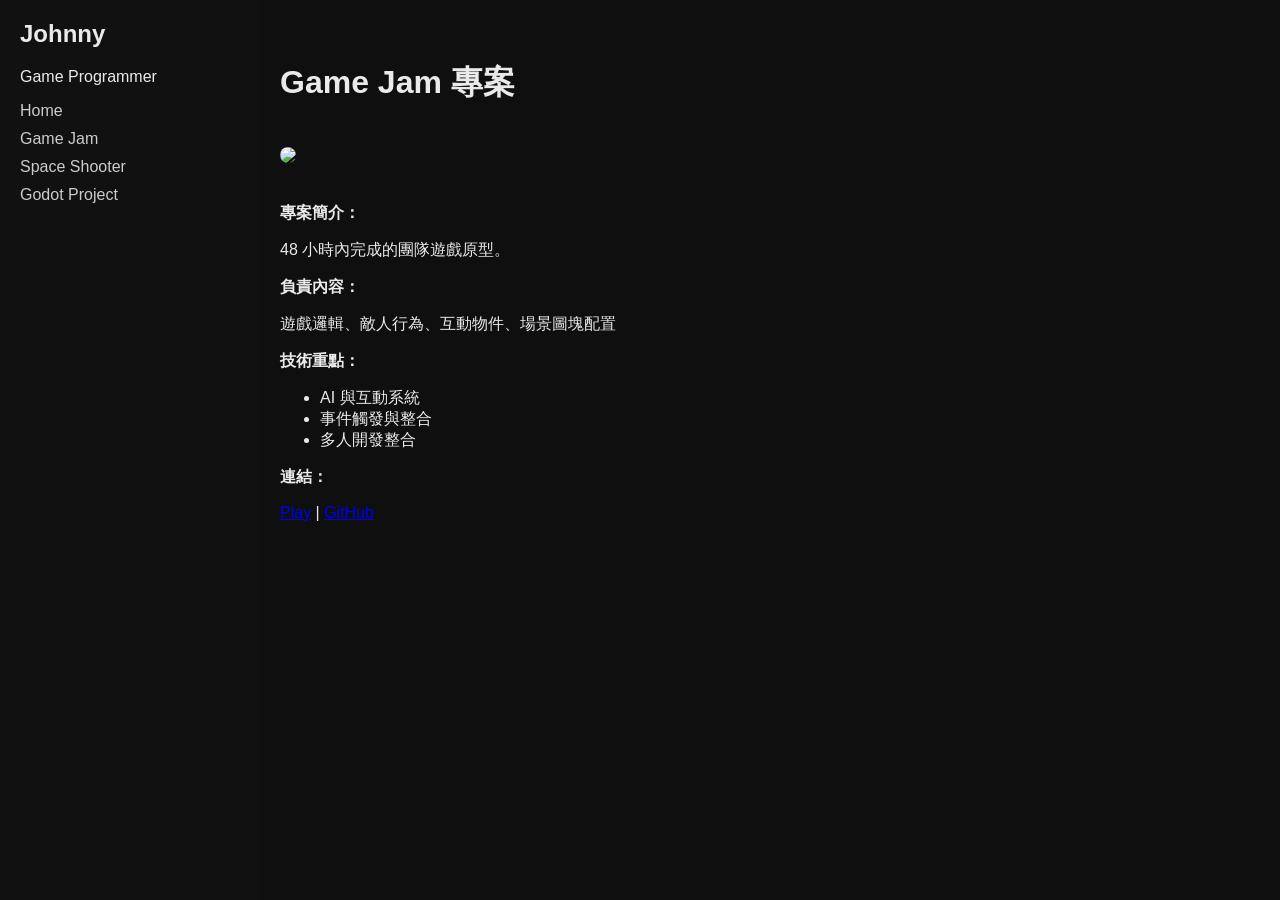
==== gamejam.html @ 479ad1c2 "Initial commit" ====
<!DOCTYPE html>
<html>
<head>
  <meta charset="UTF-8">
  <title>Game Jam</title>
  <link rel="stylesheet" href="style.css">
</head>

<body>
<div class="container">

  <div class="sidebar">
    <h2>Johnny</h2>
    <p>Game Programmer</p>

    <a href="index.html">Home</a>
    <a href="gamejam.html">Game Jam</a>
    <a href="shooter.html">Space Shooter</a>
    <a href="godot.html">Godot Project</a>
  </div>

  <div class="content">
    <h1>Game Jam 專案</h1>

    <img src="assets/gamejam.gif">

    <p><b>專案簡介：</b></p>
    <p>48 小時內完成的團隊遊戲原型。</p>

    <p><b>負責內容：</b></p>
    <p>遊戲邏輯、敵人行為、互動物件、場景圖塊配置</p>

    <p><b>技術重點：</b></p>
    <ul>
      <li>AI 與互動系統</li>
      <li>事件觸發與整合</li>
      <li>多人開發整合</li>
    </ul>

    <p><b>連結：</b></p>
    <a href="#">Play</a> |
    <a href="#">GitHub</a>

  </div>

</div>
</body>
</html>
---- style.css ----
body {
  margin: 0;
  font-family: Arial, sans-serif;
  background: #0f0f0f;
  color: #eaeaea;
}

.container {
  display: flex;
}

.sidebar {
  width: 220px;
  background: #111;
  height: 100vh;
  padding: 20px;
  position: fixed;
}

.sidebar h2 {
  margin-top: 0;
}

.sidebar a {
  color: #ccc;
  text-decoration: none;
  display: block;
  margin: 10px 0;
}

.sidebar a:hover {
  color: white;
}

.content {
  margin-left: 240px;
  padding: 40px;
  max-width: 800px;
}

img {
  width: 100%;
  margin: 20px 0;
  border-radius: 8px;
}
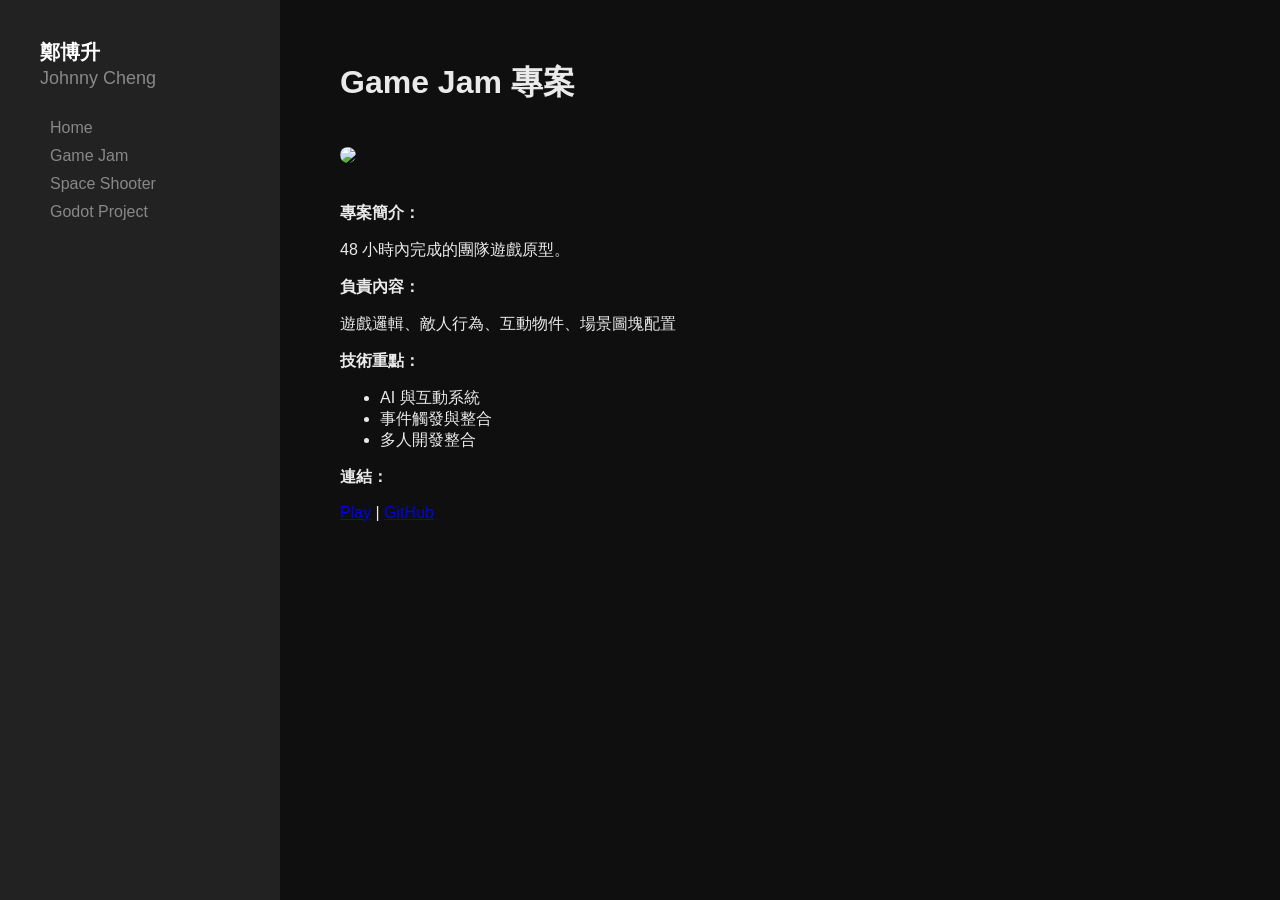
==== commit a0146ca1: "Edit index and styles" ====
--- a/gamejam.html
+++ b/gamejam.html
@@ -8,10 +8,11 @@
 
 <body>
 <div class="container">
-
   <div class="sidebar">
-    <h2>Johnny</h2>
-    <p>Game Programmer</p>
+    <div class="name">
+    <div class="zh">鄭博升</div>
+    <div class="en">Johnny Cheng</div>
+  </div>
 
     <a href="index.html">Home</a>
     <a href="gamejam.html">Game Jam</a>
--- a/style.css
+++ b/style.css
@@ -10,22 +10,35 @@
 }
 
 .sidebar {
-  width: 220px;
-  background: #111;
+  width: 200px;
+  background: #222;
   height: 100vh;
-  padding: 20px;
+  padding: 40px;
   position: fixed;
+  color: white;
 }
 
-.sidebar h2 {
-  margin-top: 0;
+.name {
+  margin-bottom: 30px;
+}
+
+.name .zh {
+  font-size: 20px;
+  font-weight: bold;
+  line-height: 1.2;
+}
+
+.name .en {
+  font-size: 18px;
+  color: #888;
+  margin-top: 4px;
 }
 
 .sidebar a {
-  color: #ccc;
+  display: block;
+  margin: 10px;
+  color: #888;
   text-decoration: none;
-  display: block;
-  margin: 10px 0;
 }
 
 .sidebar a:hover {
@@ -33,7 +46,7 @@
 }
 
 .content {
-  margin-left: 240px;
+  margin-left: 300px;
   padding: 40px;
   max-width: 800px;
 }
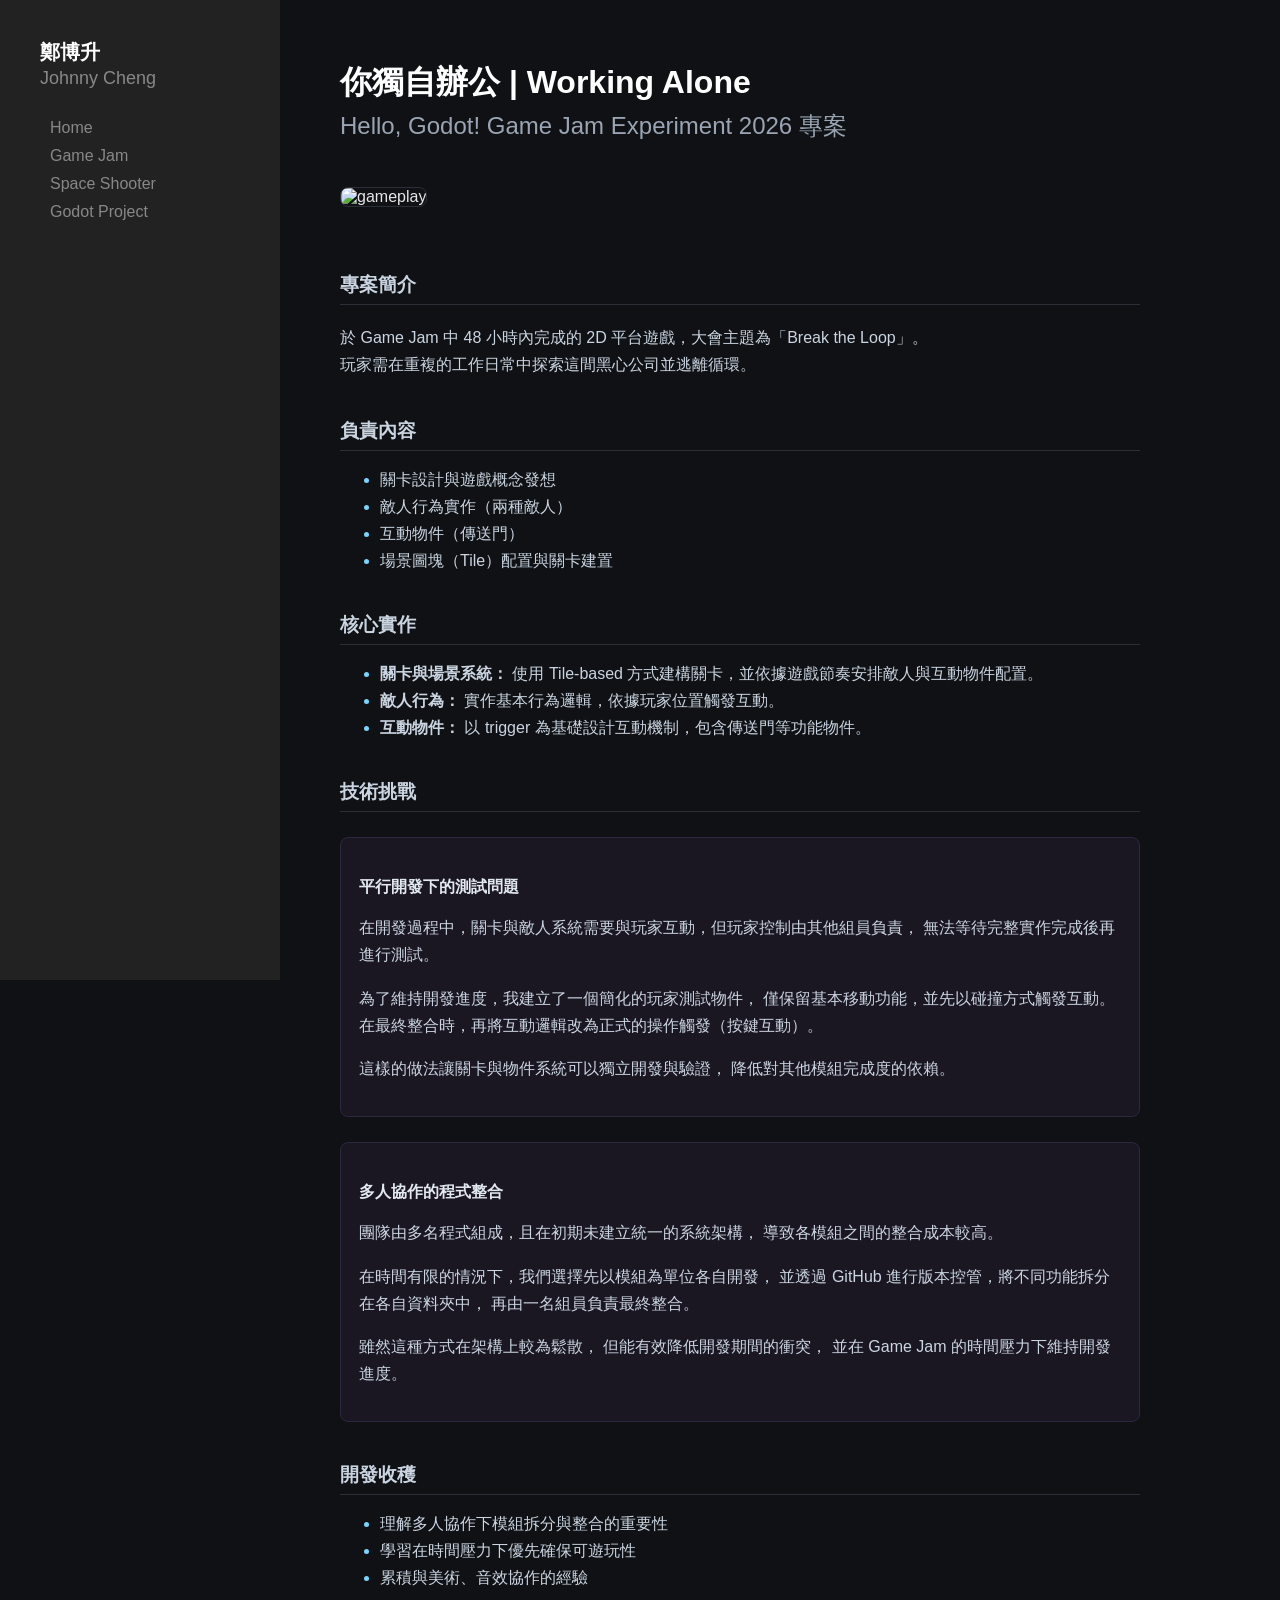
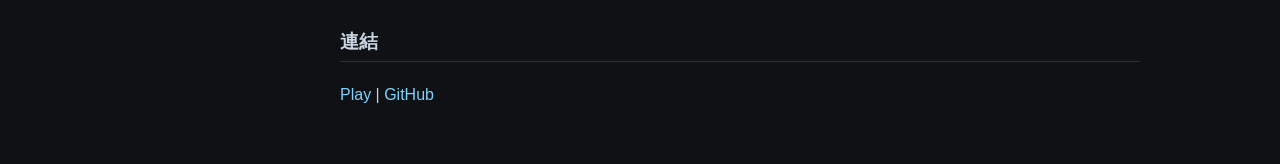
==== commit 9fa1f567: "Update gamejam context" ====
--- a/gamejam.html
+++ b/gamejam.html
@@ -21,28 +21,110 @@
   </div>
 
   <div class="content">
-    <h1>Game Jam 專案</h1>
 
-    <img src="assets/gamejam.gif">
+  <h1>你獨自辦公 | Working Alone</h1>
+  <h2>Hello, Godot! Game Jam Experiment 2026 專案</h2>
 
-    <p><b>專案簡介：</b></p>
-    <p>48 小時內完成的團隊遊戲原型。</p>
+  <!-- 🎥 GIF 展示 -->
+  <img src="assets/gamejam.gif" alt="gameplay">
 
-    <p><b>負責內容：</b></p>
-    <p>遊戲邏輯、敵人行為、互動物件、場景圖塊配置</p>
+  <!-- Overview -->
+  <h3>專案簡介</h3>
+  <p>
+    於 Game Jam 中 48 小時內完成的 2D 平台遊戲，大會主題為「Break the Loop」。<br>
+    玩家需在重複的工作日常中探索這間黑心公司並逃離循環。
+  </p>
 
-    <p><b>技術重點：</b></p>
-    <ul>
-      <li>AI 與互動系統</li>
-      <li>事件觸發與整合</li>
-      <li>多人開發整合</li>
-    </ul>
+  <!-- Role -->
+  <h3>負責內容</h3>
+  <ul>
+    <li>關卡設計與遊戲概念發想</li>
+    <li>敵人行為實作（兩種敵人）</li>
+    <li>互動物件（傳送門）</li>
+    <li>場景圖塊（Tile）配置與關卡建置</li>
+  </ul>
 
-    <p><b>連結：</b></p>
-    <a href="#">Play</a> |
-    <a href="#">GitHub</a>
+  <!-- Core Systems -->
+  <h3>核心實作</h3>
 
-  </div>
+  <ul class="core-list">
+    <li>
+      <b>關卡與場景系統：</b>
+      使用 Tile-based 方式建構關卡，並依據遊戲節奏安排敵人與互動物件配置。
+    </li>
+
+    <li>
+      <b>敵人行為：</b>
+      實作基本行為邏輯，依據玩家位置觸發互動。
+    </li>
+
+    <li>
+      <b>互動物件：</b>
+      以 trigger 為基礎設計互動機制，包含傳送門等功能物件。
+    </li>
+  </ul>
+
+  <!-- Challenges -->
+<h3>技術挑戰</h3>
+
+<div class="challenge">
+  <h4>平行開發下的測試問題</h4>
+
+  <p>
+    在開發過程中，關卡與敵人系統需要與玩家互動，但玩家控制由其他組員負責，
+    無法等待完整實作完成後再進行測試。
+  </p>
+
+  <p>
+    為了維持開發進度，我建立了一個簡化的玩家測試物件，
+    僅保留基本移動功能，並先以碰撞方式觸發互動。
+    在最終整合時，再將互動邏輯改為正式的操作觸發（按鍵互動）。
+  </p>
+
+  <p>
+    這樣的做法讓關卡與物件系統可以獨立開發與驗證，
+    降低對其他模組完成度的依賴。
+  </p>
+</div>
+
+
+<div class="challenge">
+  <h4>多人協作的程式整合</h4>
+
+  <p>
+    團隊由多名程式組成，且在初期未建立統一的系統架構，
+    導致各模組之間的整合成本較高。
+  </p>
+
+  <p>
+    在時間有限的情況下，我們選擇先以模組為單位各自開發，
+    並透過 GitHub 進行版本控管，將不同功能拆分在各自資料夾中，
+    再由一名組員負責最終整合。
+  </p>
+
+  <p>
+    雖然這種方式在架構上較為鬆散，
+    但能有效降低開發期間的衝突，
+    並在 Game Jam 的時間壓力下維持開發進度。
+  </p>
+</div>
+
+  <!-- Takeaways -->
+  <h3>開發收穫</h3>
+  <ul>
+    <li>理解多人協作下模組拆分與整合的重要性</li>
+    <li>學習在時間壓力下優先確保可遊玩性</li>
+    <li>累積與美術、音效協作的經驗</li>
+  </ul>
+
+  <!-- Links -->
+  <h3>連結</h3>
+  <p>
+    <a href="https://fungamer9527.itch.io/working-alone">Play</a> |
+    <a href="https://github.com/YouZhengHua/GodotGameJam2026">GitHub</a>
+  </p>
+
+</div>
 
 </div>
 </body>
--- a/style.css
+++ b/style.css
@@ -1,8 +1,8 @@
 body {
   margin: 0;
+  background: #0f1115;
+  color: #e6e6e6;
   font-family: Arial, sans-serif;
-  background: #0f0f0f;
-  color: #eaeaea;
 }
 
 .container {
@@ -51,8 +51,74 @@
   max-width: 800px;
 }
 
+/* 標題層級 */
+h1 {
+  color: #ffffff;
+  margin-bottom: 5px;
+}
+
+h2 {
+  color: #9aa4b2;
+  margin-top: 0;
+  font-weight: normal;
+}
+
+h3 {
+  margin-top: 40px;
+  padding-bottom: 6px;
+  border-bottom: 1px solid #2a2f38;
+  color: #cbd5e1;
+}
+
+h4 {
+  color: #e2e8f0;
+  margin-bottom: 8px;
+}
+
+/* 一般段落 */
+p {
+  color: #cbd5e1;
+  line-height: 1.7;
+}
+
+/* list */
+li {
+  margin: 6px 0;
+  color: #cbd5e1;
+}
+
+/* 區塊（一般） */
+.section {
+  margin-bottom: 20px;
+}
+
+/* 技術挑戰（重點區塊） */
+.challenge {
+  background: #1a1723;          /* 淡紫黑 */
+  border: 1px solid #2d2740;   /* 微紫邊框 */
+  padding: 18px;
+  margin: 25px 0;
+  border-radius: 8px;
+}
+
+/* 圖片 */
 img {
   width: 100%;
-  margin: 20px 0;
   border-radius: 8px;
+  margin: 25px 0;
+  border: 1px solid #2a2f38;
+}
+
+/* 連結（重點色） */
+a {
+  color: #7dd3fc;   /* 淡藍 */
+  text-decoration: none;
+}
+
+a:hover {
+  text-decoration: underline;
+}
+
+li::marker {
+  color: #7dd3fc;
 }
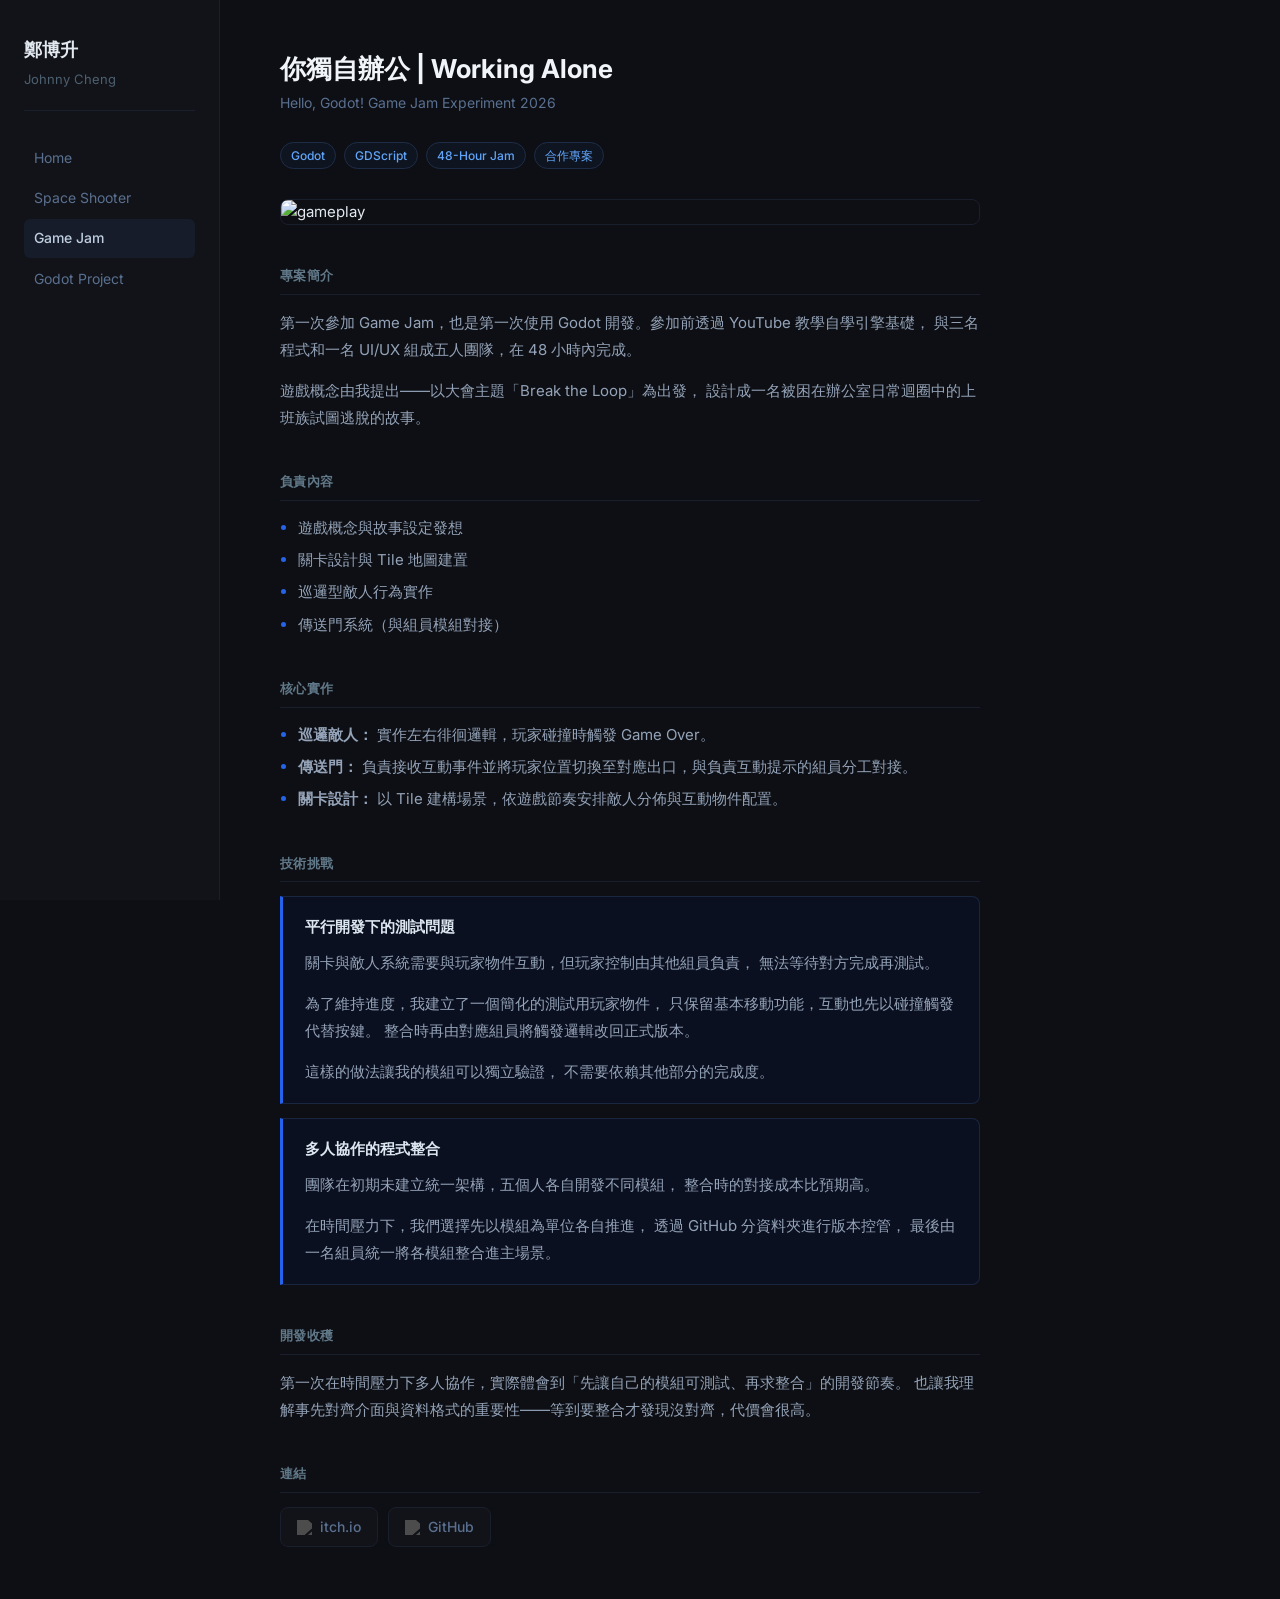
==== commit 8cfeeaf9: "Edit style and game jam content" ====
--- a/gamejam.html
+++ b/gamejam.html
@@ -1,8 +1,9 @@
 <!DOCTYPE html>
-<html>
+<html lang="zh-TW">
 <head>
   <meta charset="UTF-8">
-  <title>Game Jam</title>
+  <meta name="viewport" content="width=device-width, initial-scale=1.0">
+  <title>Working Alone — Johnny Cheng</title>
   <link rel="stylesheet" href="style.css">
 </head>
 
@@ -10,122 +11,112 @@
 <div class="container">
   <div class="sidebar">
     <div class="name">
-    <div class="zh">鄭博升</div>
-    <div class="en">Johnny Cheng</div>
-  </div>
-
+      <div class="zh">鄭博升</div>
+      <div class="en">Johnny Cheng</div>
+    </div>
     <a href="index.html">Home</a>
-    <a href="gamejam.html">Game Jam</a>
     <a href="shooter.html">Space Shooter</a>
+    <a href="gamejam.html" class="active">Game Jam</a>
     <a href="godot.html">Godot Project</a>
   </div>
 
   <div class="content">
 
-  <h1>你獨自辦公 | Working Alone</h1>
-  <h2>Hello, Godot! Game Jam Experiment 2026 專案</h2>
+    <h1>你獨自辦公 | Working Alone</h1>
+    <h2>Hello, Godot! Game Jam Experiment 2026</h2>
 
-  <!-- 🎥 GIF 展示 -->
-  <img src="assets/gamejam.gif" alt="gameplay">
+    <span class="tech-badge">Godot</span>
+    <span class="tech-badge">GDScript</span>
+    <span class="tech-badge">48-Hour Jam</span>
+    <span class="tech-badge">合作專案</span>
 
-  <!-- Overview -->
-  <h3>專案簡介</h3>
-  <p>
-    於 Game Jam 中 48 小時內完成的 2D 平台遊戲，大會主題為「Break the Loop」。<br>
-    玩家需在重複的工作日常中探索這間黑心公司並逃離循環。
-  </p>
+    <img src="assets/gamejam.gif" alt="gameplay" class="screenshot">
 
-  <!-- Role -->
-  <h3>負責內容</h3>
-  <ul>
-    <li>關卡設計與遊戲概念發想</li>
-    <li>敵人行為實作（兩種敵人）</li>
-    <li>互動物件（傳送門）</li>
-    <li>場景圖塊（Tile）配置與關卡建置</li>
-  </ul>
+    <h3>專案簡介</h3>
+    <p>
+      第一次參加 Game Jam，也是第一次使用 Godot 開發。參加前透過 YouTube 教學自學引擎基礎，
+      與三名程式和一名 UI/UX 組成五人團隊，在 48 小時內完成。
+    </p>
+    <p>
+      遊戲概念由我提出——以大會主題「Break the Loop」為出發，
+      設計成一名被困在辦公室日常迴圈中的上班族試圖逃脫的故事。
+    </p>
 
-  <!-- Core Systems -->
-  <h3>核心實作</h3>
+    <h3>負責內容</h3>
+    <ul>
+      <li>遊戲概念與故事設定發想</li>
+      <li>關卡設計與 Tile 地圖建置</li>
+      <li>巡邏型敵人行為實作</li>
+      <li>傳送門系統（與組員模組對接）</li>
+    </ul>
 
-  <ul class="core-list">
-    <li>
-      <b>關卡與場景系統：</b>
-      使用 Tile-based 方式建構關卡，並依據遊戲節奏安排敵人與互動物件配置。
-    </li>
+    <h3>核心實作</h3>
+    <ul>
+      <li>
+        <b>巡邏敵人：</b>
+        實作左右徘徊邏輯，玩家碰撞時觸發 Game Over。
+      </li>
+      <li>
+        <b>傳送門：</b>
+        負責接收互動事件並將玩家位置切換至對應出口，與負責互動提示的組員分工對接。
+      </li>
+      <li>
+        <b>關卡設計：</b>
+        以 Tile 建構場景，依遊戲節奏安排敵人分佈與互動物件配置。
+      </li>
+    </ul>
 
-    <li>
-      <b>敵人行為：</b>
-      實作基本行為邏輯，依據玩家位置觸發互動。
-    </li>
+    <h3>技術挑戰</h3>
 
-    <li>
-      <b>互動物件：</b>
-      以 trigger 為基礎設計互動機制，包含傳送門等功能物件。
-    </li>
-  </ul>
+    <div class="challenge">
+      <h4>平行開發下的測試問題</h4>
+      <p>
+        關卡與敵人系統需要與玩家物件互動，但玩家控制由其他組員負責，
+        無法等待對方完成再測試。
+      </p>
+      <p>
+        為了維持進度，我建立了一個簡化的測試用玩家物件，
+        只保留基本移動功能，互動也先以碰撞觸發代替按鍵。
+        整合時再由對應組員將觸發邏輯改回正式版本。
+      </p>
+      <p>
+        這樣的做法讓我的模組可以獨立驗證，
+        不需要依賴其他部分的完成度。
+      </p>
+    </div>
 
-  <!-- Challenges -->
-<h3>技術挑戰</h3>
+    <div class="challenge">
+      <h4>多人協作的程式整合</h4>
+      <p>
+        團隊在初期未建立統一架構，五個人各自開發不同模組，
+        整合時的對接成本比預期高。
+      </p>
+      <p>
+        在時間壓力下，我們選擇先以模組為單位各自推進，
+        透過 GitHub 分資料夾進行版本控管，
+        最後由一名組員統一將各模組整合進主場景。
+      </p>
+    </div>
 
-<div class="challenge">
-  <h4>平行開發下的測試問題</h4>
+    <h3>開發收穫</h3>
+    <p>
+      第一次在時間壓力下多人協作，實際體會到「先讓自己的模組可測試、再求整合」的開發節奏。
+      也讓我理解事先對齊介面與資料格式的重要性——等到要整合才發現沒對齊，代價會很高。
+    </p>
 
-  <p>
-    在開發過程中，關卡與敵人系統需要與玩家互動，但玩家控制由其他組員負責，
-    無法等待完整實作完成後再進行測試。
-  </p>
+    <h3>連結</h3>
+    <div class="link-row">
+      <a class="icon-link" href="https://fungamer9527.itch.io/working-alone">
+        <img src="https://cdn.simpleicons.org/itchio" alt="itch.io">
+        itch.io
+      </a>
+      <a class="icon-link" href="https://github.com/YouZhengHua/GodotGameJam2026">
+        <img src="https://cdn.simpleicons.org/github" alt="GitHub">
+        GitHub
+      </a>
+    </div>
 
-  <p>
-    為了維持開發進度，我建立了一個簡化的玩家測試物件，
-    僅保留基本移動功能，並先以碰撞方式觸發互動。
-    在最終整合時，再將互動邏輯改為正式的操作觸發（按鍵互動）。
-  </p>
-
-  <p>
-    這樣的做法讓關卡與物件系統可以獨立開發與驗證，
-    降低對其他模組完成度的依賴。
-  </p>
-</div>
-
-
-<div class="challenge">
-  <h4>多人協作的程式整合</h4>
-
-  <p>
-    團隊由多名程式組成，且在初期未建立統一的系統架構，
-    導致各模組之間的整合成本較高。
-  </p>
-
-  <p>
-    在時間有限的情況下，我們選擇先以模組為單位各自開發，
-    並透過 GitHub 進行版本控管，將不同功能拆分在各自資料夾中，
-    再由一名組員負責最終整合。
-  </p>
-
-  <p>
-    雖然這種方式在架構上較為鬆散，
-    但能有效降低開發期間的衝突，
-    並在 Game Jam 的時間壓力下維持開發進度。
-  </p>
-</div>
-
-  <!-- Takeaways -->
-  <h3>開發收穫</h3>
-  <ul>
-    <li>理解多人協作下模組拆分與整合的重要性</li>
-    <li>學習在時間壓力下優先確保可遊玩性</li>
-    <li>累積與美術、音效協作的經驗</li>
-  </ul>
-
-  <!-- Links -->
-  <h3>連結</h3>
-  <p>
-    <a href="https://fungamer9527.itch.io/working-alone">Play</a> |
-    <a href="https://github.com/YouZhengHua/GodotGameJam2026">GitHub</a>
-  </p>
-
-</div>
-
+  </div>
 </div>
 </body>
-</html>+</html>
--- a/style.css
+++ b/style.css
@@ -1,124 +1,333 @@
+@import url('https://fonts.googleapis.com/css2?family=Inter:wght@400;500;600;700&display=swap');
+
+* {
+  box-sizing: border-box;
+}
+
 body {
   margin: 0;
-  background: #0f1115;
-  color: #e6e6e6;
-  font-family: Arial, sans-serif;
-}
-
+  background: #0d0f14;
+  color: #e2e8f0;
+  font-family: 'Inter', Arial, sans-serif;
+  font-size: 15px;
+  line-height: 1.6;
+}
+
+/* ── Layout ── */
 .container {
   display: flex;
+  min-height: 100vh;
 }
 
 .sidebar {
-  width: 200px;
-  background: #222;
+  width: 220px;
+  background: #111318;
+  border-right: 1px solid #1a1f2e;
+  padding: 36px 24px;
+  position: fixed;
   height: 100vh;
-  padding: 40px;
-  position: fixed;
-  color: white;
-}
-
+  overflow-y: auto;
+}
+
+.content {
+  margin-left: 220px;
+  padding: 52px 60px;
+  max-width: 820px;
+  width: 100%;
+}
+
+/* ── Sidebar ── */
 .name {
-  margin-bottom: 30px;
+  margin-bottom: 28px;
+  padding-bottom: 20px;
+  border-bottom: 1px solid #1a1f2e;
 }
 
 .name .zh {
-  font-size: 20px;
-  font-weight: bold;
-  line-height: 1.2;
+  font-size: 18px;
+  font-weight: 700;
 }
 
 .name .en {
-  font-size: 18px;
-  color: #888;
+  font-size: 13px;
+  color: #4d6070;
   margin-top: 4px;
 }
 
 .sidebar a {
   display: block;
-  margin: 10px;
-  color: #888;
-  text-decoration: none;
+  padding: 8px 10px;
+  color: #5a7090;
+  text-decoration: none;
+  border-radius: 6px;
+  font-size: 14px;
+  margin-bottom: 2px;
+  transition: color 0.15s, background 0.15s;
 }
 
 .sidebar a:hover {
-  color: white;
-}
-
-.content {
-  margin-left: 300px;
-  padding: 40px;
-  max-width: 800px;
-}
-
-/* 標題層級 */
+  color: #c0cfe0;
+  background: #161c2a;
+  text-decoration: none;
+}
+
+.sidebar a.active {
+  color: #c0cfe0;
+  background: #161c2a;
+  font-weight: 500;
+}
+
+/* ── Typography ── */
 h1 {
+  font-size: 26px;
+  font-weight: 700;
+  color: #f1f5f9;
+  margin: 0 0 6px;
+  line-height: 1.3;
+}
+
+h1 span {
+  color: #4d6070;
+  font-weight: 400;
+}
+
+h2 {
+  font-size: 14px;
+  font-weight: 400;
+  color: #5a7090;
+  margin: 0 0 28px;
+}
+
+h3 {
+  font-size: 13px;
+  font-weight: 600;
+  color: #607888;
+  margin: 40px 0 14px;
+  padding-bottom: 8px;
+  border-bottom: 1px solid #1a1f2e;
+  letter-spacing: 0.03em;
+}
+
+h4 {
+  font-size: 15px;
+  font-weight: 600;
+  color: #dce6f0;
+  margin: 0 0 10px;
+}
+
+p {
+  color: #94a3b8;
+  line-height: 1.8;
+  margin: 0 0 14px;
+}
+
+ul {
+  padding-left: 18px;
+  margin: 0 0 14px;
+}
+
+li {
+  color: #94a3b8;
+  line-height: 1.75;
+  margin: 6px 0;
+}
+
+li::marker {
+  color: #2563eb;
+}
+
+a {
+  color: #60a5fa;
+  text-decoration: none;
+}
+
+a:hover {
+  text-decoration: underline;
+}
+
+/* ── Tech badge ── */
+.tech-badge {
+  display: inline-block;
+  padding: 3px 10px;
+  background: #0f1520;
+  border: 1px solid #1e2d47;
+  border-radius: 99px;
+  font-size: 12px;
+  font-weight: 500;
+  color: #60a5fa;
+  margin: 0 4px 10px 0;
+}
+
+/* ── Callout / Challenge block ── */
+.challenge {
+  background: #0b1020;
+  border: 1px solid #1a2540;
+  border-left: 3px solid #2563eb;
+  padding: 18px 22px;
+  margin: 14px 0;
+  border-radius: 0 8px 8px 0;
+}
+
+.challenge h4 {
+  margin-bottom: 10px;
+}
+
+.challenge p:last-child {
+  margin-bottom: 0;
+}
+
+/* ── Images ── */
+img {
+  max-width: 100%;
+  border-radius: 8px;
+  border: 1px solid #1a1f2e;
+  display: block;
+}
+
+.screenshot {
+  width: 100%;
+  margin: 20px 0 28px;
+}
+
+.profile-img {
+  width: 80px;
+  height: 80px;
+  border-radius: 50%;
+  object-fit: cover;
+  border: 2px solid #1a1f2e;
+  margin-bottom: 20px;
+}
+
+/* ── Icon link buttons ── */
+.link-row {
+  display: flex;
+  gap: 10px;
+  flex-wrap: wrap;
+  margin-top: 8px;
+}
+
+.icon-link {
+  display: inline-flex;
+  align-items: center;
+  gap: 8px;
+  padding: 8px 16px;
+  background: #111318;
+  border: 1px solid #1a1f2e;
+  border-radius: 8px;
+  color: #5a7090;
+  font-size: 14px;
+  font-weight: 500;
+  text-decoration: none;
+  transition: border-color 0.15s, color 0.15s;
+}
+
+.icon-link:hover {
+  border-color: #2a3a55;
+  color: #c0cfe0;
+  text-decoration: none;
+}
+
+.icon-link img,
+.icon-link svg {
+  width: 15px;
+  height: 15px;
+  flex-shrink: 0;
+  border: none;
+  border-radius: 0;
+  margin: 0;
+  display: block;
+  filter: brightness(0) invert(0.3);
+  transition: filter 0.15s;
+}
+
+.icon-link:hover img,
+.icon-link:hover svg {
+  filter: brightness(0) invert(0.7);
+}
+
+/* ── Homepage hero ── */
+.hero-role {
+  font-size: 14px;
+  font-weight: 500;
+  color: #60a5fa;
+  margin: 0 0 16px;
+}
+
+.hero-bio {
+  font-size: 15px;
+  color: #94a3b8;
+  line-height: 1.8;
+  max-width: 500px;
+  margin: 0;
+}
+
+/* ── Project cards (homepage) ── */
+.project-grid {
+  display: flex;
+  flex-direction: column;
+  gap: 8px;
+  margin-top: 14px;
+}
+
+.project-card {
+  display: block;
+  background: #111318;
+  border: 1px solid #1a1f2e;
+  border-radius: 10px;
+  padding: 12px 18px 10px;
+  text-decoration: none;
+  transition: border-color 0.15s, background 0.15s;
+}
+
+.project-card:hover {
+  border-color: #243050;
+  background: #13182a;
+  text-decoration: none;
+}
+
+.project-card-title {
+  font-size: 14px;
+  font-weight: 600;
+  color: #b8ccde;
+  margin: 4px 0 4px;
+}
+
+.project-card-desc {
+  font-size: 13px;
+  color: #7a8fa6;
+  line-height: 1.6;
+  margin: 0 0 8px;
+}
+
+.card-footer {
+  display: flex;
+  justify-content: flex-end;
+}
+
+.card-arrow {
+  font-size: 13px;
+  color: #2563eb;
+}
+
+/* ── Button ── */
+.btn {
+  display: inline-block;
+  padding: 10px 22px;
+  background: #1d4ed8;
   color: #ffffff;
-  margin-bottom: 5px;
-}
-
-h2 {
-  color: #9aa4b2;
-  margin-top: 0;
-  font-weight: normal;
-}
-
-h3 {
-  margin-top: 40px;
-  padding-bottom: 6px;
-  border-bottom: 1px solid #2a2f38;
-  color: #cbd5e1;
-}
-
-h4 {
-  color: #e2e8f0;
-  margin-bottom: 8px;
-}
-
-/* 一般段落 */
-p {
-  color: #cbd5e1;
-  line-height: 1.7;
-}
-
-/* list */
-li {
-  margin: 6px 0;
-  color: #cbd5e1;
-}
-
-/* 區塊（一般） */
+  border-radius: 8px;
+  font-weight: 600;
+  font-size: 14px;
+  text-decoration: none;
+  transition: background 0.15s;
+}
+
+.btn:hover {
+  background: #2563eb;
+  text-decoration: none;
+}
+
+/* ── Utility ── */
 .section {
   margin-bottom: 20px;
 }
-
-/* 技術挑戰（重點區塊） */
-.challenge {
-  background: #1a1723;          /* 淡紫黑 */
-  border: 1px solid #2d2740;   /* 微紫邊框 */
-  padding: 18px;
-  margin: 25px 0;
-  border-radius: 8px;
-}
-
-/* 圖片 */
-img {
-  width: 100%;
-  border-radius: 8px;
-  margin: 25px 0;
-  border: 1px solid #2a2f38;
-}
-
-/* 連結（重點色） */
-a {
-  color: #7dd3fc;   /* 淡藍 */
-  text-decoration: none;
-}
-
-a:hover {
-  text-decoration: underline;
-}
-
-li::marker {
-  color: #7dd3fc;
-}
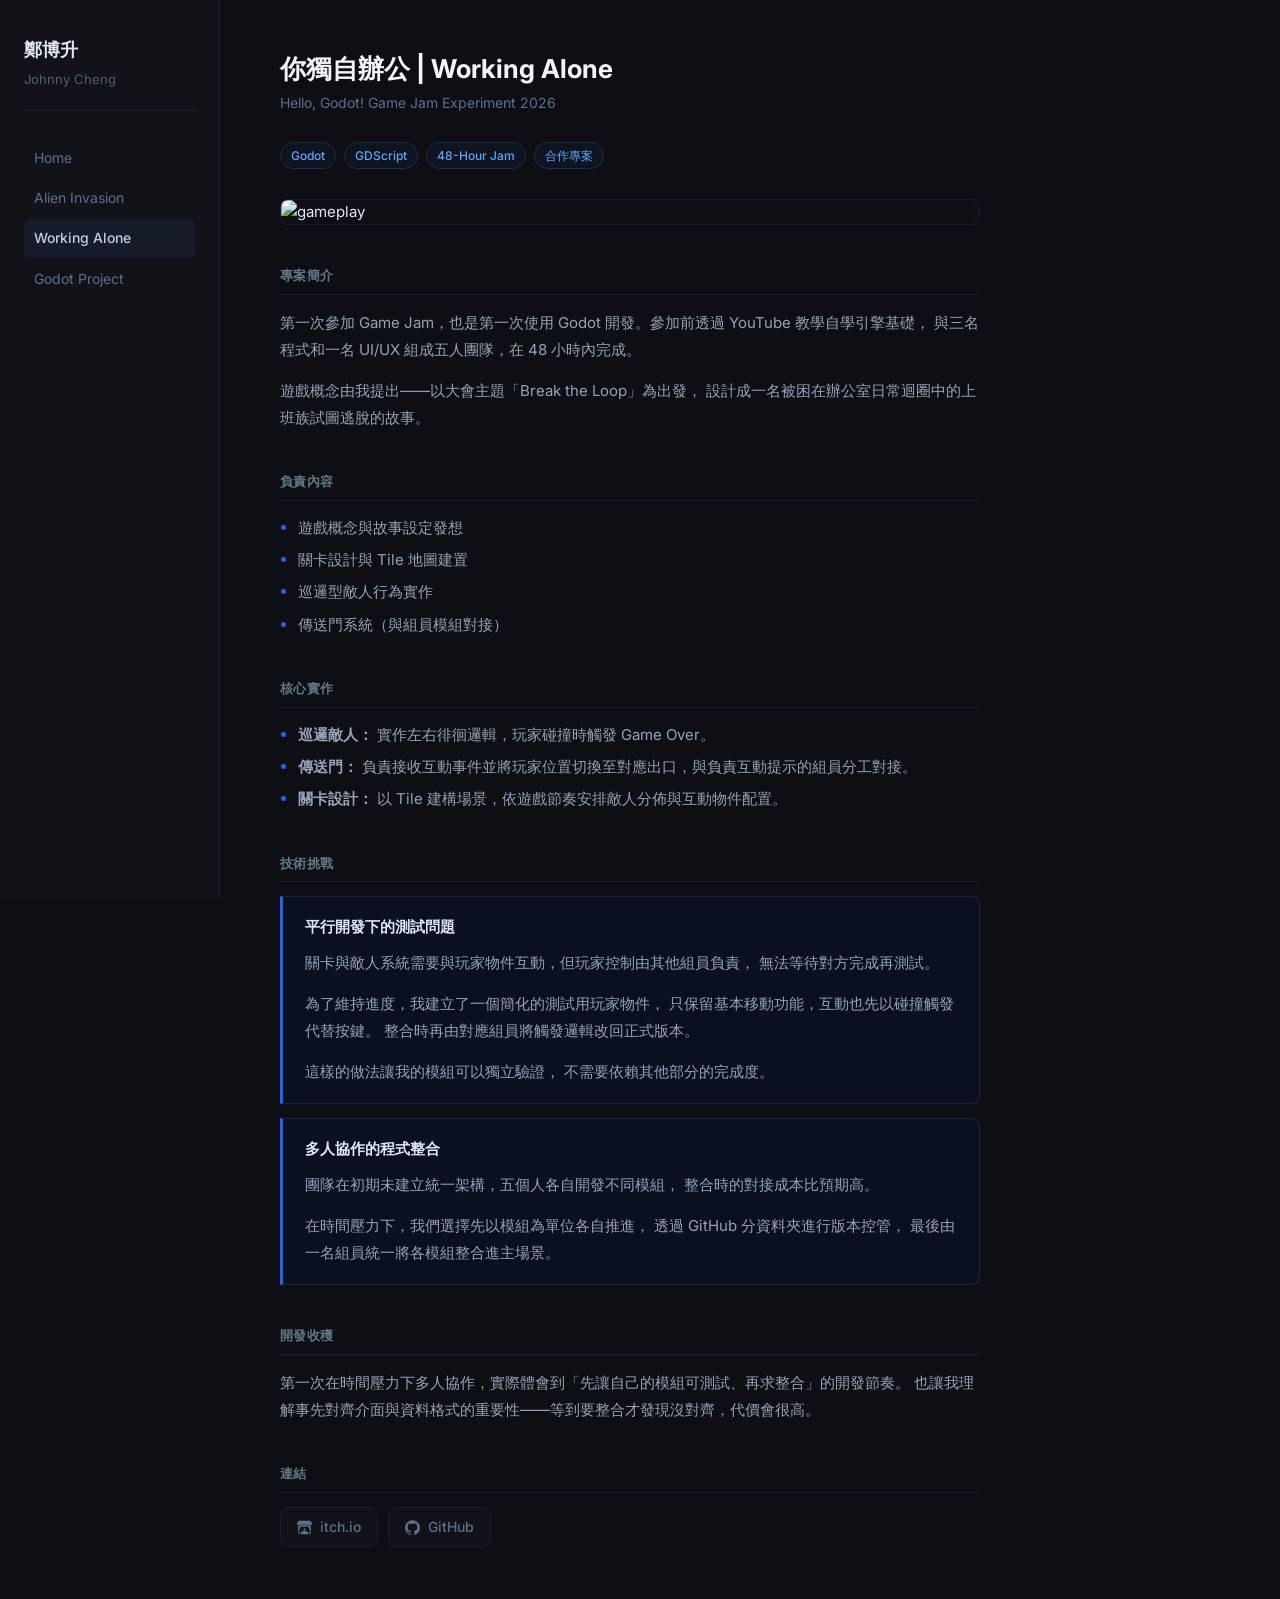
==== commit e2d4e024: "Rewrite content and polish UI across all pages - Rewrite project descriptions for all three pages wi" ====
--- a/gamejam.html
+++ b/gamejam.html
@@ -15,8 +15,8 @@
       <div class="en">Johnny Cheng</div>
     </div>
     <a href="index.html">Home</a>
-    <a href="shooter.html">Space Shooter</a>
-    <a href="gamejam.html" class="active">Game Jam</a>
+    <a href="shooter.html">Alien Invasion</a>
+    <a href="gamejam.html" class="active">Working Alone</a>
     <a href="godot.html">Godot Project</a>
   </div>
 
@@ -107,11 +107,11 @@
     <h3>連結</h3>
     <div class="link-row">
       <a class="icon-link" href="https://fungamer9527.itch.io/working-alone">
-        <img src="https://cdn.simpleicons.org/itchio" alt="itch.io">
+        <svg viewBox="0 0 24 24" fill="currentColor" xmlns="http://www.w3.org/2000/svg"><path d="M3.13 1.338C2.08 1.96.02 4.328 0 4.95v1.03c0 1.303 1.22 2.45 2.325 2.45 1.33 0 2.436-1.102 2.436-2.41 0 1.308 1.07 2.41 2.4 2.41 1.328 0 2.362-1.102 2.362-2.41 0 1.308 1.137 2.41 2.466 2.41h.024c1.33 0 2.466-1.102 2.466-2.41 0 1.308 1.034 2.41 2.363 2.41 1.33 0 2.4-1.102 2.4-2.41 0 1.308 1.106 2.41 2.435 2.41C22.78 8.43 24 7.282 24 5.98V4.95c-.02-.62-2.082-2.99-3.13-3.612-3.253-.114-5.508-.134-8.87-.133-3.362 0-7.945.053-8.87.133zm6.376 6.477a2.74 2.74 0 0 1-.468.602c-.5.49-1.19.795-1.947.795a2.786 2.786 0 0 1-1.95-.795c-.182-.178-.32-.37-.446-.59-.127.222-.303.412-.486.59a2.788 2.788 0 0 1-1.95.795c-.092 0-.187-.025-.264-.052-.107 1.113-.152 2.176-.168 2.95v.005l-.006 1.167c.02 2.334-.23 7.564 1.03 8.85 1.952.454 5.545.662 9.15.663 3.605 0 7.198-.21 9.15-.664 1.26-1.284 1.01-6.514 1.03-8.848l-.006-1.167v-.004c-.016-.775-.06-1.838-.168-2.95-.077.026-.172.052-.263.052a2.788 2.788 0 0 1-1.95-.795c-.184-.178-.36-.368-.486-.59-.127.22-.265.412-.447.59a2.786 2.786 0 0 1-1.95.794c-.76 0-1.446-.303-1.948-.793a2.74 2.74 0 0 1-.468-.602 2.738 2.738 0 0 1-.463.602 2.787 2.787 0 0 1-1.95.794h-.16a2.787 2.787 0 0 1-1.95-.793 2.738 2.738 0 0 1-.464-.602zm-2.004 2.59v.002c.795.002 1.5 0 2.373.953.687-.072 1.406-.108 2.125-.107.72 0 1.438.035 2.125.107.873-.953 1.578-.95 2.372-.953.376 0 1.876 0 2.92 2.934l1.123 4.028c.832 2.995-.266 3.068-1.636 3.07-2.03-.075-3.156-1.55-3.156-3.025-1.124.184-2.436.276-3.748.277-1.312 0-2.624-.093-3.748-.277 0 1.475-1.125 2.95-3.156 3.026-1.37-.004-2.468-.077-1.636-3.072l1.122-4.027c1.045-2.934 2.545-2.934 2.92-2.934zM12 12.714c-.002.002-2.14 1.964-2.523 2.662l1.4-.056v1.22c0 .056.56.033 1.123.007.562.026 1.124.05 1.124-.008v-1.22l1.4.055C14.138 14.677 12 12.713 12 12.713z"/></svg>
         itch.io
       </a>
       <a class="icon-link" href="https://github.com/YouZhengHua/GodotGameJam2026">
-        <img src="https://cdn.simpleicons.org/github" alt="GitHub">
+        <svg viewBox="0 0 24 24" fill="currentColor" xmlns="http://www.w3.org/2000/svg"><path d="M12 .297c-6.63 0-12 5.373-12 12 0 5.303 3.438 9.8 8.205 11.385.6.113.82-.258.82-.577 0-.285-.01-1.04-.015-2.04-3.338.724-4.042-1.61-4.042-1.61C4.422 18.07 3.633 17.7 3.633 17.7c-1.087-.744.084-.729.084-.729 1.205.084 1.838 1.236 1.838 1.236 1.07 1.835 2.809 1.305 3.495.998.108-.776.417-1.305.76-1.605-2.665-.3-5.466-1.332-5.466-5.93 0-1.31.465-2.38 1.235-3.22-.135-.303-.54-1.523.105-3.176 0 0 1.005-.322 3.3 1.23.96-.267 1.98-.399 3-.405 1.02.006 2.04.138 3 .405 2.28-1.552 3.285-1.23 3.285-1.23.645 1.653.24 2.873.12 3.176.765.84 1.23 1.91 1.23 3.22 0 4.61-2.805 5.625-5.475 5.92.42.36.81 1.096.81 2.22 0 1.606-.015 2.896-.015 3.286 0 .315.21.69.825.57C20.565 22.092 24 17.592 24 12.297c0-6.627-5.373-12-12-12"/></svg>
         GitHub
       </a>
     </div>
--- a/style.css
+++ b/style.css
@@ -236,14 +236,8 @@
   border-radius: 0;
   margin: 0;
   display: block;
-  filter: brightness(0) invert(0.3);
-  transition: filter 0.15s;
-}
-
-.icon-link:hover img,
-.icon-link:hover svg {
-  filter: brightness(0) invert(0.7);
-}
+}
+
 
 /* ── Homepage hero ── */
 .hero-role {
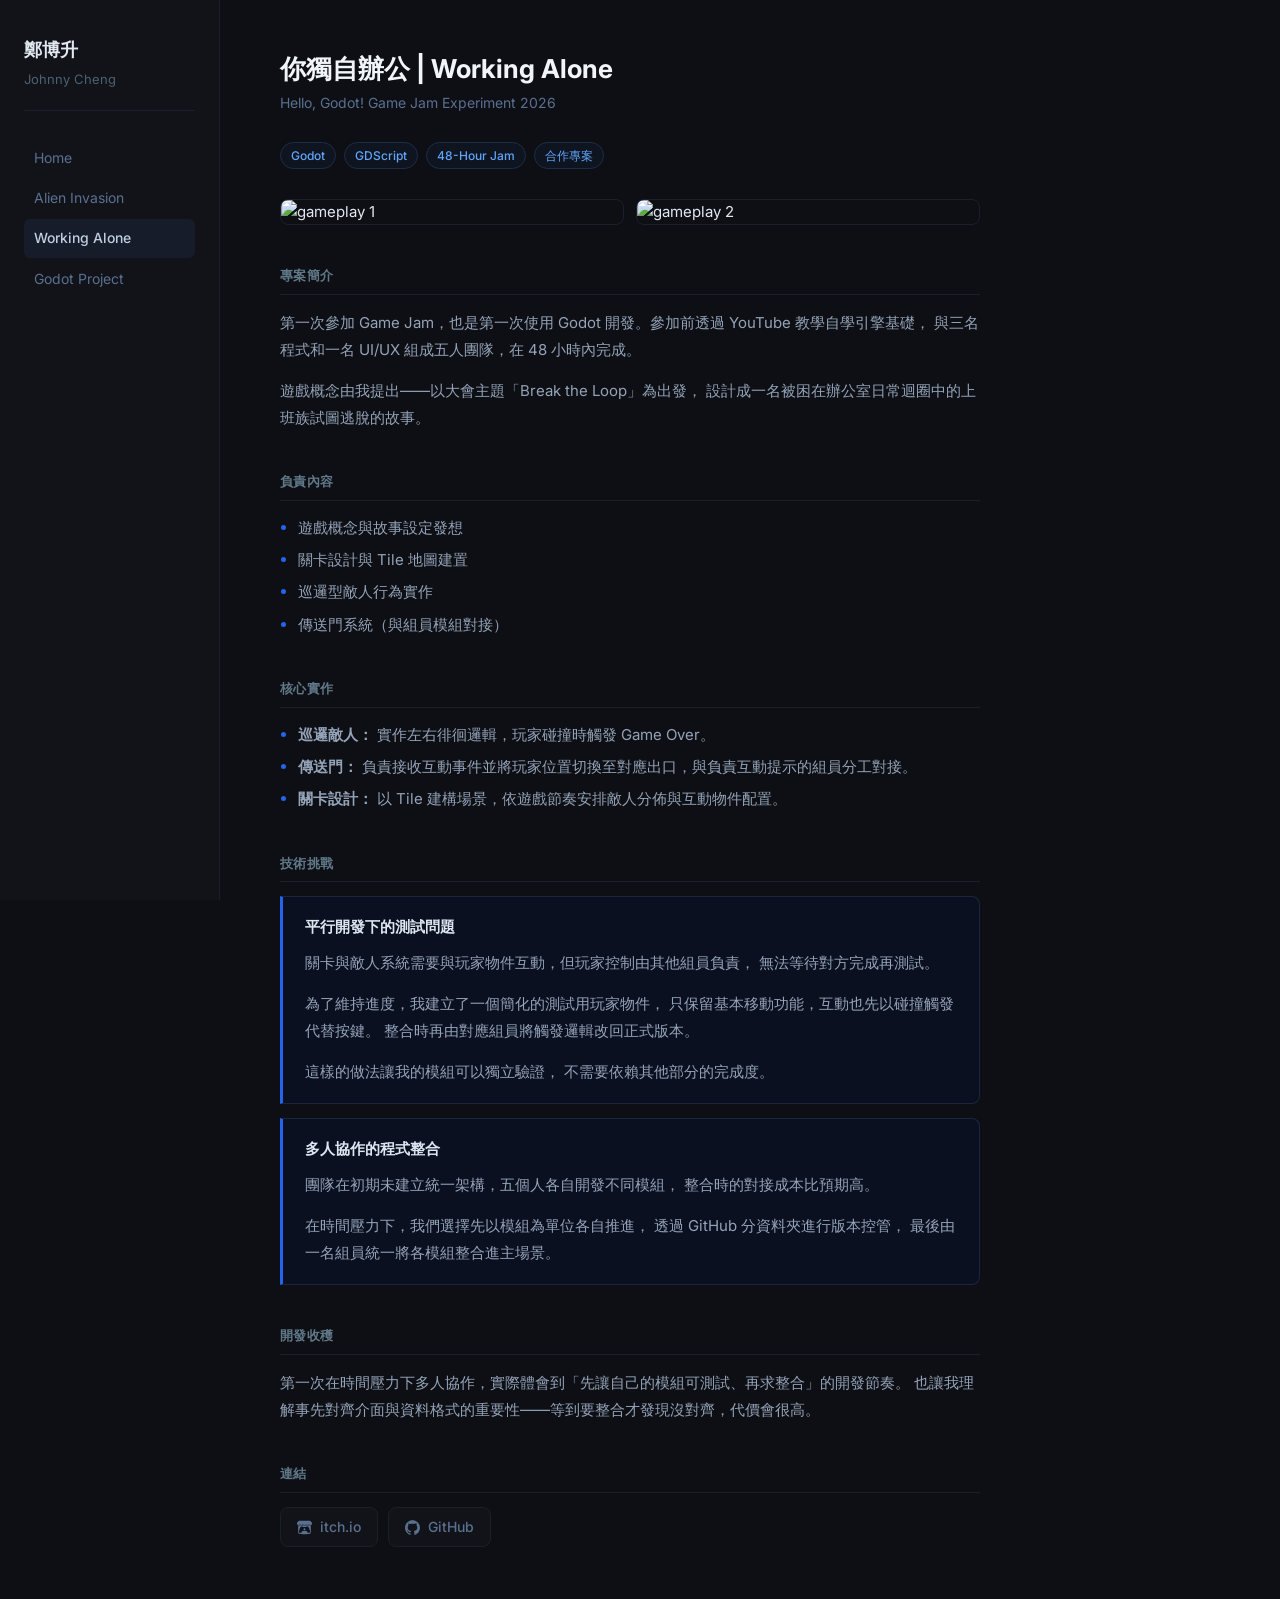
==== commit 9262fb7e: "Add gameplay GIFs and side-by-side screenshot layout Co-Authored-By: Claude Sonnet 4.6 <noreply@anth" ====
--- a/gamejam.html
+++ b/gamejam.html
@@ -30,7 +30,10 @@
     <span class="tech-badge">48-Hour Jam</span>
     <span class="tech-badge">合作專案</span>
 
-    <img src="assets/gamejam.gif" alt="gameplay" class="screenshot">
+    <div class="screenshot-row">
+      <img src="assets/gamejam-1.gif" alt="gameplay 1">
+      <img src="assets/gamejam-2.gif" alt="gameplay 2">
+    </div>
 
     <h3>專案簡介</h3>
     <p>
--- a/style.css
+++ b/style.css
@@ -189,13 +189,39 @@
   margin: 20px 0 28px;
 }
 
+.screenshot-row {
+  display: flex;
+  gap: 12px;
+  margin: 20px 0 28px;
+}
+
+.screenshot-row img {
+  flex: 1;
+  width: 0;
+  min-width: 0;
+  margin: 0;
+}
+
+.hero-section {
+  display: flex;
+  align-items: center;
+  justify-content: space-between;
+  gap: 40px;
+  margin-bottom: 8px;
+}
+
+.hero-text {
+  flex: 1;
+}
+
 .profile-img {
-  width: 80px;
-  height: 80px;
+  width: 140px;
+  height: 140px;
   border-radius: 50%;
   object-fit: cover;
+  object-position: center 15%;
   border: 2px solid #1a1f2e;
-  margin-bottom: 20px;
+  flex-shrink: 0;
 }
 
 /* ── Icon link buttons ── */
